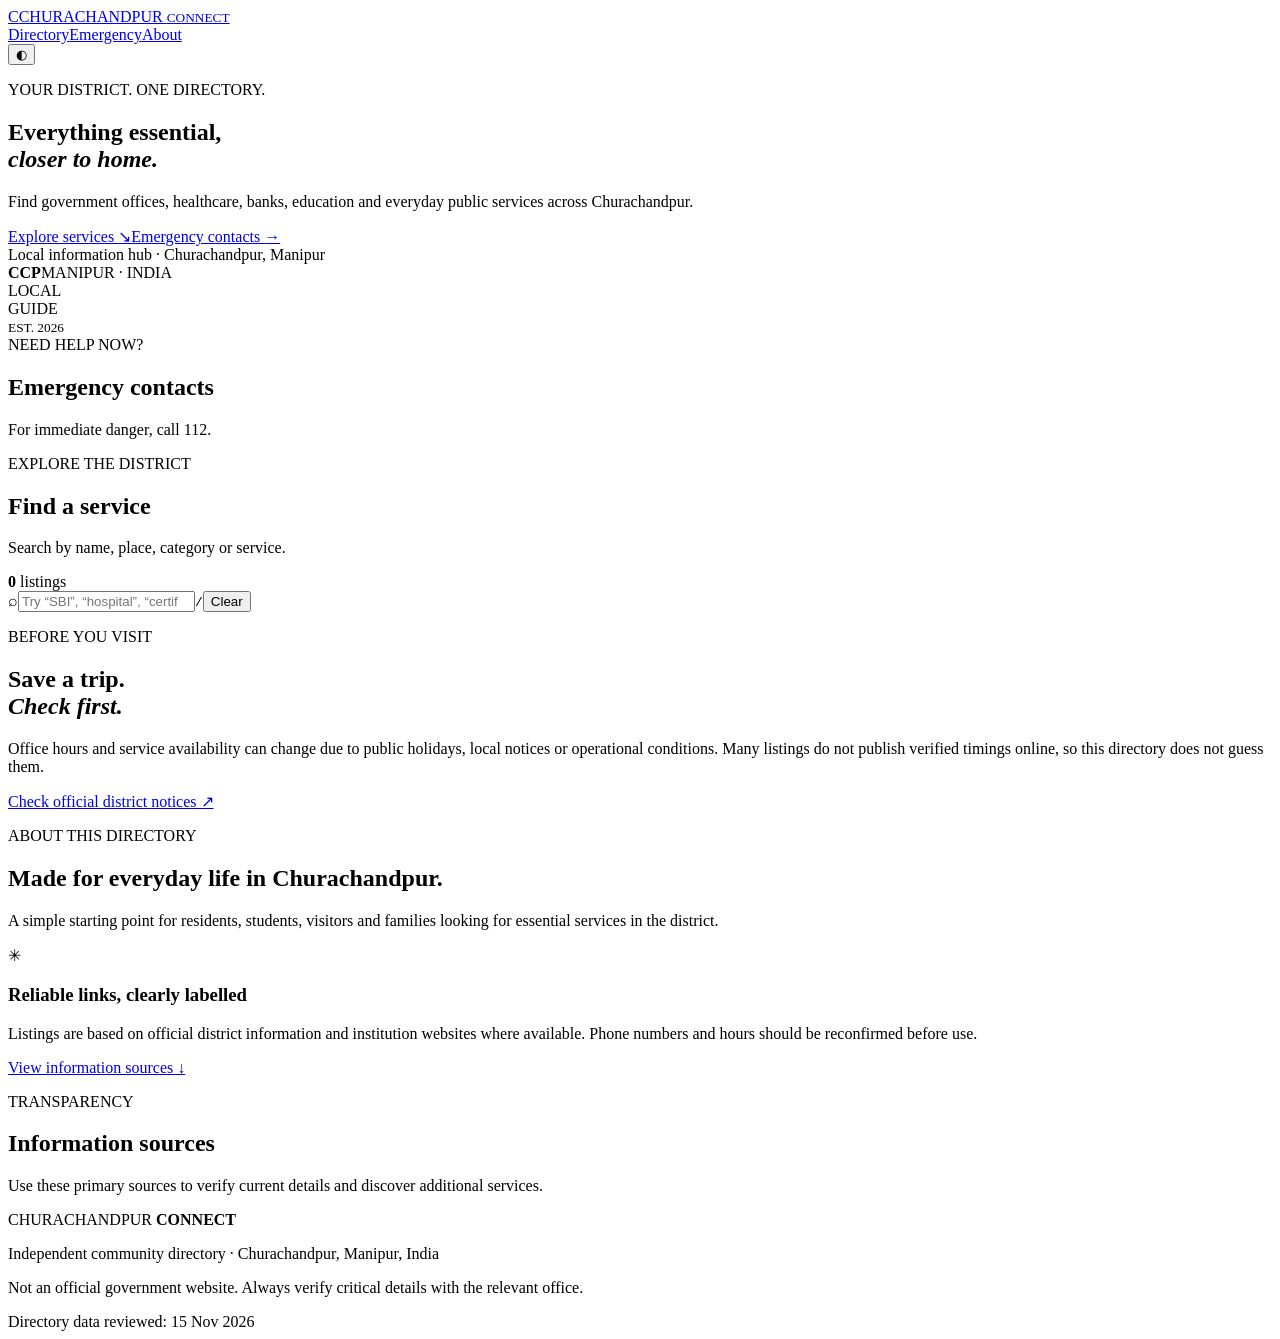
==== index.html @ b2c4705f "Add files via upload" ====
<!doctype html>
<html lang="en">
<head>
<meta charset="utf-8"><meta name="viewport" content="width=device-width,initial-scale=1">
<meta name="description" content="A searchable guide to government offices, banks, hospitals, education and essential services in Churachandpur, Manipur.">
<meta name="theme-color" content="#102d2a">
<title>Churachandpur Connect — Local Services Directory</title>
<link rel="stylesheet" href="styles.css">
</head>
<body>
<header class="topbar">
  <a class="brand" href="#" aria-label="Churachandpur Connect home"><span class="brand-mark">C</span><span>CHURACHANDPUR <small>CONNECT</small></span></a>
  <nav><a href="#directory">Directory</a><a href="#emergency">Emergency</a><a href="#about">About</a></nav>
  <button class="theme-toggle" id="themeToggle" aria-label="Toggle dark mode">◐</button>
</header>
<main>
<section class="hero">
  <div class="hero-copy">
    <p class="eyebrow">YOUR DISTRICT. ONE DIRECTORY.</p>
    <h1>Everything essential,<br><em>closer to home.</em></h1>
    <p class="hero-sub">Find government offices, healthcare, banks, education and everyday public services across Churachandpur.</p>
    <div class="hero-actions"><a class="btn btn-light" href="#directory">Explore services <span>↘</span></a><a class="text-link" href="#emergency">Emergency contacts <span>→</span></a></div>
    <div class="hero-note"><span class="live-dot"></span> Local information hub · Churachandpur, Manipur</div>
  </div>
  <div class="hero-art" aria-hidden="true"><div class="sun"></div><div class="hill hill-back"></div><div class="hill hill-front"></div><div class="art-label"><b>CCP</b><span>MANIPUR · INDIA</span></div><div class="art-stamp">LOCAL<br>GUIDE<br><small>EST. 2026</small></div></div>
</section>
<section class="quick-strip" id="emergency"><div class="quick-heading"><span class="eyebrow">NEED HELP NOW?</span><h2>Emergency contacts</h2><p>For immediate danger, call 112.</p></div><div class="emergency-grid" id="emergencyGrid"></div></section>
<section class="directory-section" id="directory">
  <div class="section-head"><div><p class="eyebrow">EXPLORE THE DISTRICT</p><h2>Find a service</h2><p class="muted">Search by name, place, category or service.</p></div><div class="count-pill"><b id="resultCount">0</b> listings</div></div>
  <div class="search-row"><label class="searchbox"><span>⌕</span><input id="searchInput" type="search" placeholder="Try “SBI”, “hospital”, “certificate”…" autocomplete="off"><kbd>/</kbd></label><button class="clear-btn" id="clearBtn">Clear</button></div>
  <div class="filters" id="filters"></div><div class="directory-grid" id="directoryGrid" aria-live="polite"></div>
  <div class="empty-state" id="emptyState" hidden><div>⌕</div><h3>No matching services</h3><p>Try a different keyword or category.</p></div>
</section>
<section class="info-band"><div><p class="eyebrow">BEFORE YOU VISIT</p><h2>Save a trip.<br><em>Check first.</em></h2></div><div class="info-copy"><p>Office hours and service availability can change due to public holidays, local notices or operational conditions. Many listings do not publish verified timings online, so this directory does not guess them.</p><a href="https://churachandpur.nic.in/" target="_blank" rel="noopener">Check official district notices ↗</a></div></section>
<section class="about-section" id="about"><div><p class="eyebrow">ABOUT THIS DIRECTORY</p><h2>Made for everyday life in Churachandpur.</h2><p class="muted">A simple starting point for residents, students, visitors and families looking for essential services in the district.</p></div><div class="about-card"><div class="about-icon">✳</div><h3>Reliable links, clearly labelled</h3><p>Listings are based on official district information and institution websites where available. Phone numbers and hours should be reconfirmed before use.</p><a href="#sources">View information sources ↓</a></div></section>
<section class="sources-section" id="sources"><p class="eyebrow">TRANSPARENCY</p><h2>Information sources</h2><p class="muted">Use these primary sources to verify current details and discover additional services.</p><div class="source-list" id="sourceList"></div></section>
</main>
<footer><div class="footer-brand">CHURACHANDPUR <b>CONNECT</b></div><p>Independent community directory · Churachandpur, Manipur, India</p><p class="footer-note">Not an official government website. Always verify critical details with the relevant office.</p><span>Directory data reviewed: 15 Nov 2026</span></footer>
<script src="app.js"></script>
</body></html>
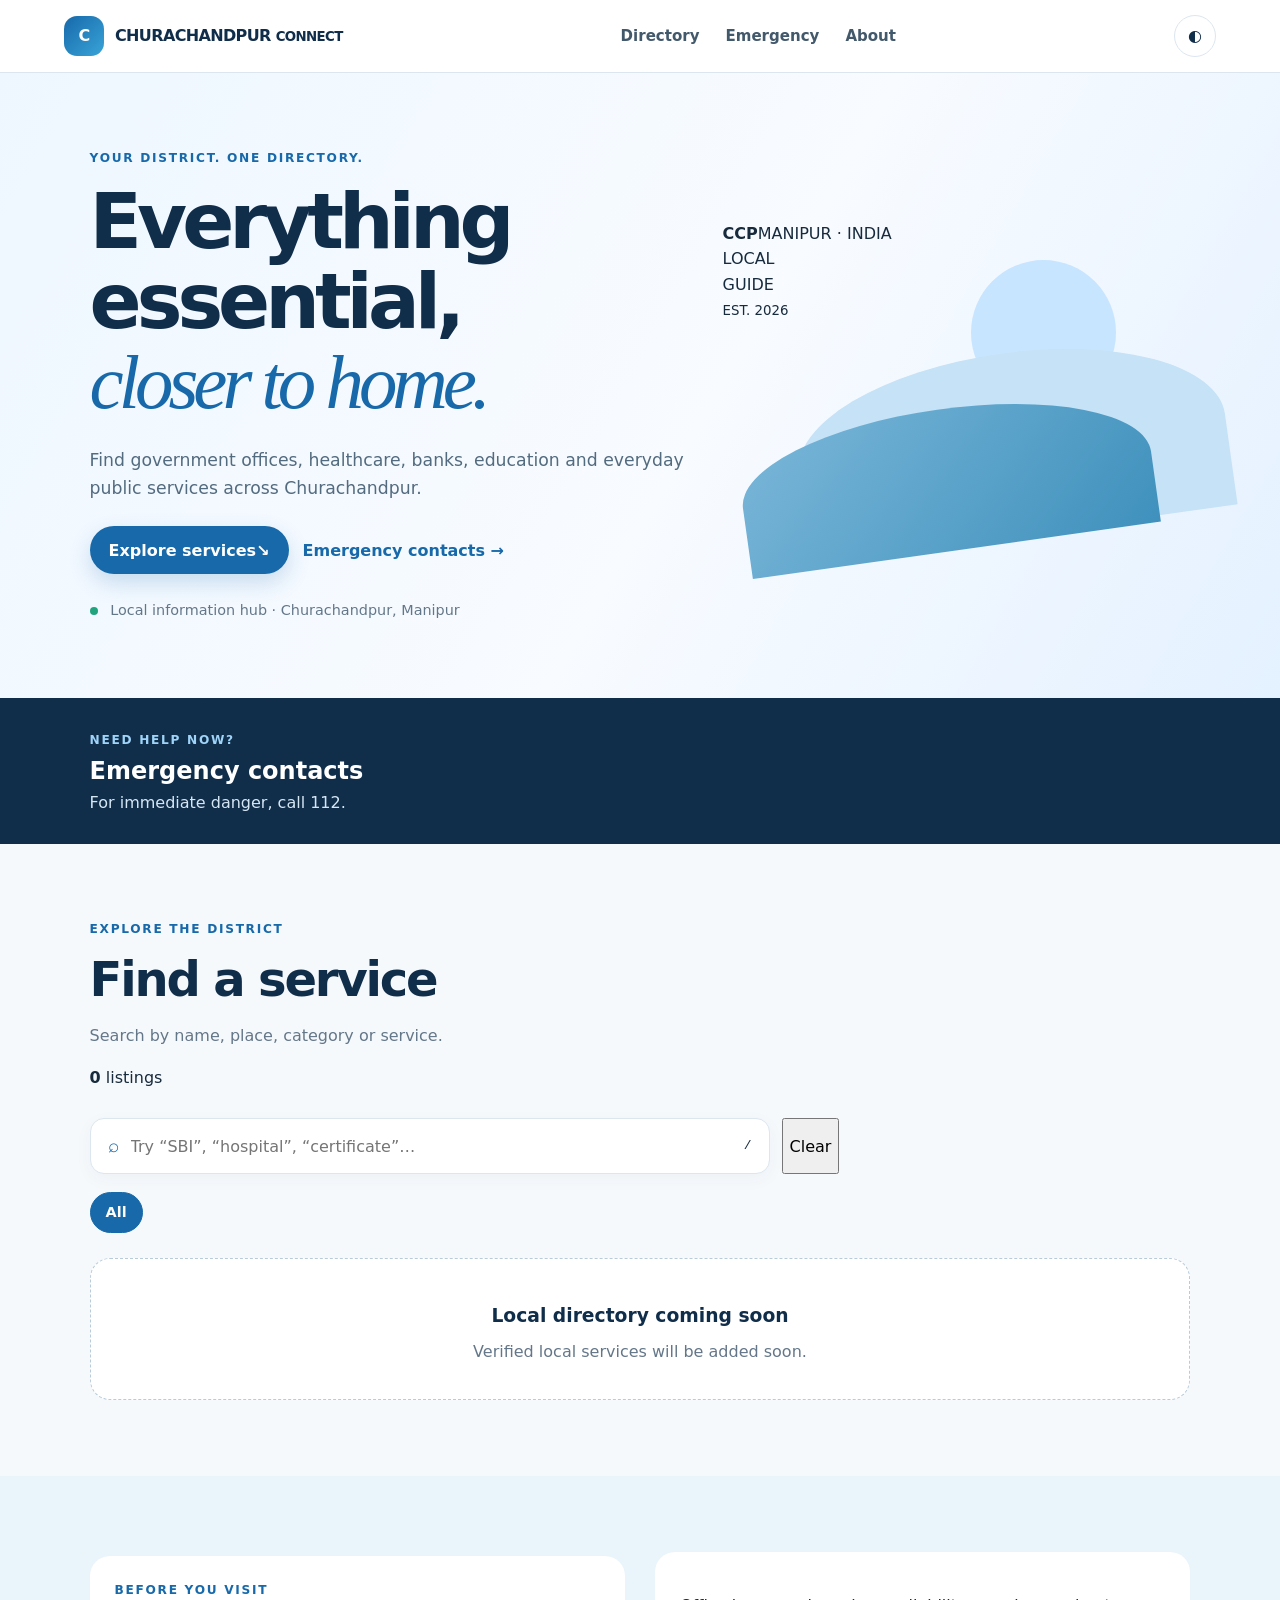
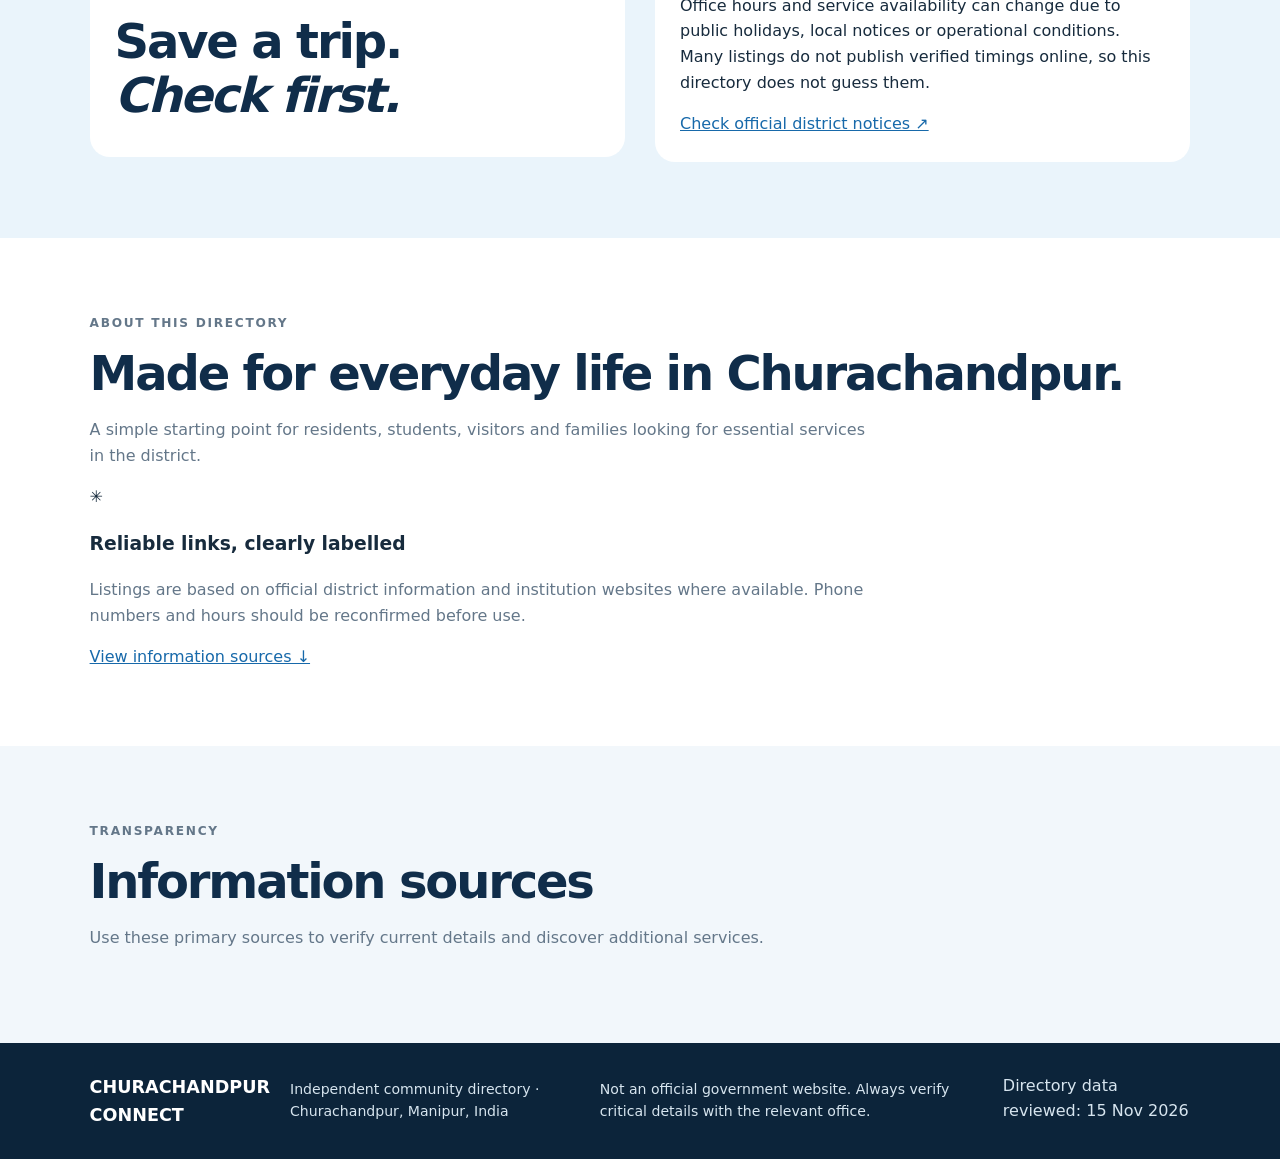
==== commit 7b744c40: "Insert Google Ads script in index.html Added Google Ads script to the head section." ====
--- a/index.html
+++ b/index.html
@@ -1,6 +1,7 @@
 <!doctype html>
 <html lang="en">
-<head>
+<script async src="https://pagead2.googlesyndication.com/pagead/js/adsbygoogle.js?client=ca-pub-5591828126669562"
+     crossorigin="anonymous"></script><head>
 <meta charset="utf-8"><meta name="viewport" content="width=device-width,initial-scale=1">
 <meta name="description" content="A searchable guide to government offices, banks, hospitals, education and essential services in Churachandpur, Manipur.">
 <meta name="theme-color" content="#102d2a">
@@ -37,4 +38,4 @@
 </main>
 <footer><div class="footer-brand">CHURACHANDPUR <b>CONNECT</b></div><p>Independent community directory · Churachandpur, Manipur, India</p><p class="footer-note">Not an official government website. Always verify critical details with the relevant office.</p><span>Directory data reviewed: 15 Nov 2026</span></footer>
 <script src="app.js"></script>
-</body></html>+</body></html>
--- a/styles.css
+++ b/styles.css
@@ -0,0 +1,134 @@
+/* LAMKA CONNECT — modern responsive design
+   Save this file as styles.css in the same folder as index.html and app.js. */
+
+:root {
+  --navy: #102d4a;
+  --blue: #1769aa;
+  --blue-dark: #10548d;
+  --sky: #eaf4ff;
+  --ink: #172b3d;
+  --muted: #647789;
+  --paper: #f6f9fc;
+  --surface: #ffffff;
+  --line: #dce6ef;
+  --green: #16836a;
+  --shadow: 0 16px 40px rgba(16, 45, 74, .09);
+  --radius: 20px;
+}
+* { box-sizing: border-box; }
+html { scroll-behavior: smooth; }
+body {
+  margin: 0;
+  color: var(--ink);
+  background: var(--paper);
+  font-family: Inter, ui-sans-serif, system-ui, -apple-system, BlinkMacSystemFont, "Segoe UI", sans-serif;
+  line-height: 1.6;
+}
+a { color: var(--blue); }
+button, input { font: inherit; }
+button, a { -webkit-tap-highlight-color: transparent; }
+.topbar {
+  position: sticky; top: 0; z-index: 20;
+  display: flex; align-items: center; justify-content: space-between;
+  gap: 24px; padding: 15px max(5vw, 22px);
+  background: rgba(255,255,255,.94); border-bottom: 1px solid var(--line);
+  backdrop-filter: blur(14px);
+}
+.brand { display: inline-flex; align-items: center; gap: 11px; color: var(--navy); text-decoration: none; font-weight: 800; letter-spacing: -.04em; }
+.brand-mark { display: grid; place-items: center; width: 40px; height: 40px; border-radius: 13px; color: white; background: linear-gradient(135deg, var(--blue), #39a4d8); font-weight: 900; }
+.topbar nav { display: flex; align-items: center; gap: 26px; }
+.topbar nav a { color: #42586b; text-decoration: none; font-size: .94rem; font-weight: 650; }
+.topbar nav a:hover { color: var(--blue); }
+.theme-toggle {
+  width: 42px; height: 42px; border: 1px solid var(--line); border-radius: 50%;
+  background: var(--surface); color: var(--navy); cursor: pointer;
+}
+main { overflow: hidden; }
+.hero {
+  position: relative; isolation: isolate; display: grid; grid-template-columns: 1.15fr .85fr;
+  align-items: center; min-height: 510px; padding: 76px max(7vw, 24px);
+  background: linear-gradient(120deg, #eef7ff 0%, #f8fbff 55%, #e4f1ff 100%);
+}
+.hero-copy { max-width: 700px; position: relative; z-index: 2; }
+.eyebrow { margin: 0 0 14px; color: var(--blue); font-size: .76rem; font-weight: 800; letter-spacing: .14em; text-transform: uppercase; }
+.hero h1 { margin: 0; color: var(--navy); font-size: clamp(2.65rem, 6vw, 5.2rem); line-height: 1.04; letter-spacing: -.065em; }
+.hero h1 em { color: var(--blue); font-family: Georgia, serif; font-weight: 500; }
+.hero-sub { max-width: 620px; margin: 24px 0; color: #536b7f; font-size: 1.08rem; }
+.hero-actions { display: flex; flex-wrap: wrap; align-items: center; gap: 14px; }
+.btn { display: inline-flex; align-items: center; justify-content: center; min-height: 48px; padding: 11px 19px; border-radius: 999px; font-weight: 750; text-decoration: none; transition: transform .2s, box-shadow .2s; }
+.btn:hover { transform: translateY(-2px); }
+.btn-light { color: white; background: var(--blue); box-shadow: 0 9px 22px rgba(23,105,170,.2); }
+.text-link { font-weight: 750; text-decoration: none; }
+.hero-note { margin-top: 25px; color: var(--muted); font-size: .9rem; }
+.live-dot { display: inline-block; width: 8px; height: 8px; margin-right: 8px; border-radius: 50%; background: #20a47d; }
+.hero-art { position: relative; min-height: 330px; }
+.sun { position: absolute; top: 12%; right: 16%; width: 145px; height: 145px; border-radius: 50%; background: #c8e5ff; }
+.hill { position: absolute; bottom: 5%; border-radius: 55% 55% 0 0; transform: rotate(-8deg); }
+.hill-back { right: -8%; width: 92%; height: 55%; background: #c6e2f6; }
+.hill-front { right: 8%; bottom: 0; width: 88%; height: 43%; background: linear-gradient(135deg, #7bb7d9, #3f91bd); }
+.quick-strip { display: flex; align-items: center; justify-content: space-between; gap: 20px; padding: 28px max(7vw, 24px); color: white; background: var(--navy); }
+.quick-heading .eyebrow { color: #9fd4f8; }
+.quick-heading h2 { margin: 0; font-size: 1.5rem; }
+.quick-strip p { margin: 0; color: #d6e7f4; }
+.directory-section, .about-section, .sources-section, .info-band { padding: 76px max(7vw, 24px); }
+.section-head { max-width: 760px; margin-bottom: 28px; }
+.section-head h2, .about-section h2, .sources-section h2, .info-band h2 { margin: 0 0 10px; color: var(--navy); font-size: clamp(2rem, 4vw, 3rem); line-height: 1.12; letter-spacing: -.045em; }
+.muted { color: var(--muted); }
+.search-row { display: flex; gap: 12px; margin: 28px 0 18px; }
+.searchbox { display: flex; align-items: center; gap: 10px; width: min(100%, 680px); padding: 0 17px; border: 1px solid var(--line); border-radius: 14px; background: var(--surface); box-shadow: 0 5px 18px rgba(16,45,74,.04); }
+.searchbox span { color: var(--blue); font-size: 1.2rem; }
+.searchbox input { width: 100%; min-height: 54px; border: 0; outline: 0; color: var(--ink); background: transparent; }
+.filters { display: flex; flex-wrap: wrap; gap: 9px; margin: 0 0 25px; }
+.filter-chip { padding: 8px 15px; border: 1px solid var(--line); border-radius: 999px; color: #52687a; background: white; cursor: pointer; font-size: .9rem; font-weight: 700; }
+.filter-chip:hover, .filter-chip.active { border-color: var(--blue); color: white; background: var(--blue); }
+.directory-grid { display: grid; grid-template-columns: repeat(3, minmax(0, 1fr)); gap: 18px; }
+.service-card { padding: 23px; border: 1px solid var(--line); border-radius: var(--radius); background: var(--surface); box-shadow: 0 7px 22px rgba(16,45,74,.045); }
+.service-card .service-icon { display: grid; place-items: center; width: 46px; height: 46px; margin-bottom: 17px; border-radius: 14px; color: var(--blue); background: var(--sky); font-size: 1.25rem; }
+.service-card h3 { margin: 0 0 7px; color: var(--navy); font-size: 1.08rem; }
+.service-card p { margin: 0 0 13px; color: var(--muted); font-size: .93rem; }
+.service-card .category-label { color: var(--green); font-size: .78rem; font-weight: 800; text-transform: uppercase; letter-spacing: .08em; }
+.service-card a { font-weight: 750; text-decoration: none; }
+.empty-state { padding: 34px; border: 1px dashed #b8cbd9; border-radius: var(--radius); text-align: center; background: #fff; }
+.empty-state h3 { margin: 8px 0; color: var(--navy); }
+.empty-state p { margin: 0; color: var(--muted); }
+.info-band { display: grid; grid-template-columns: 1fr 1fr; gap: 30px; align-items: center; background: #eaf4fb; }
+.info-band > div { padding: 25px; border-radius: var(--radius); background: white; }
+.about-section { background: white; }
+.about-section p, .sources-section p { max-width: 780px; color: var(--muted); }
+.sources-section { background: #f2f7fb; }
+footer { display: flex; justify-content: space-between; gap: 20px; padding: 30px max(7vw, 24px); color: #d7e5ef; background: #0c243a; }
+.footer-brand { color: white; font-size: 1.1rem; font-weight: 800; }
+footer p { margin: 5px 0 0; font-size: .88rem; }
+[hidden] { display: none !important; }
+body.dark-mode {
+  --ink: #e7eef5; --muted: #a9bac8; --paper: #101d2a; --surface: #17293a; --line: #2c4153; --navy: #e8f2fb; --sky: #203b52;
+}
+.dark-mode .topbar { background: rgba(18,34,49,.95); }
+.dark-mode .topbar nav a, .dark-mode .brand { color: #e8f2fb; }
+.dark-mode .hero { background: linear-gradient(120deg, #142b40, #1b354c); }
+.dark-mode .hero-sub, .dark-mode .hero-note { color: #b8c9d7; }
+.dark-mode .quick-strip { background: #091725; }
+.dark-mode .filter-chip, .dark-mode .empty-state { color: var(--ink); background: var(--surface); }
+.dark-mode .info-band, .dark-mode .sources-section { background: #142536; }
+.dark-mode .about-section { background: #101d2a; }
+@media (max-width: 800px) {
+  .topbar { padding: 12px 20px; }
+  .topbar nav { gap: 13px; }
+  .topbar nav a { font-size: .84rem; }
+  .hero { grid-template-columns: 1fr; padding-top: 58px; }
+  .hero-art { min-height: 180px; max-width: 500px; width: 100%; margin: 20px auto 0; }
+  .sun { width: 95px; height: 95px; }
+  .directory-grid { grid-template-columns: repeat(2, minmax(0, 1fr)); }
+  .info-band { grid-template-columns: 1fr; }
+}
+@media (max-width: 560px) {
+  .topbar { flex-wrap: wrap; gap: 10px; }
+  .topbar nav { order: 3; width: 100%; justify-content: space-between; }
+  .hero { min-height: auto; padding: 52px 22px 35px; }
+  .hero h1 { font-size: clamp(2.5rem, 12vw, 3.8rem); }
+  .quick-strip { align-items: flex-start; flex-direction: column; padding: 25px 22px; }
+  .directory-section, .about-section, .sources-section, .info-band { padding: 54px 22px; }
+  .directory-grid { grid-template-columns: 1fr; }
+  .search-row { margin-top: 20px; }
+  footer { flex-direction: column; padding: 26px 22px; }
+}
